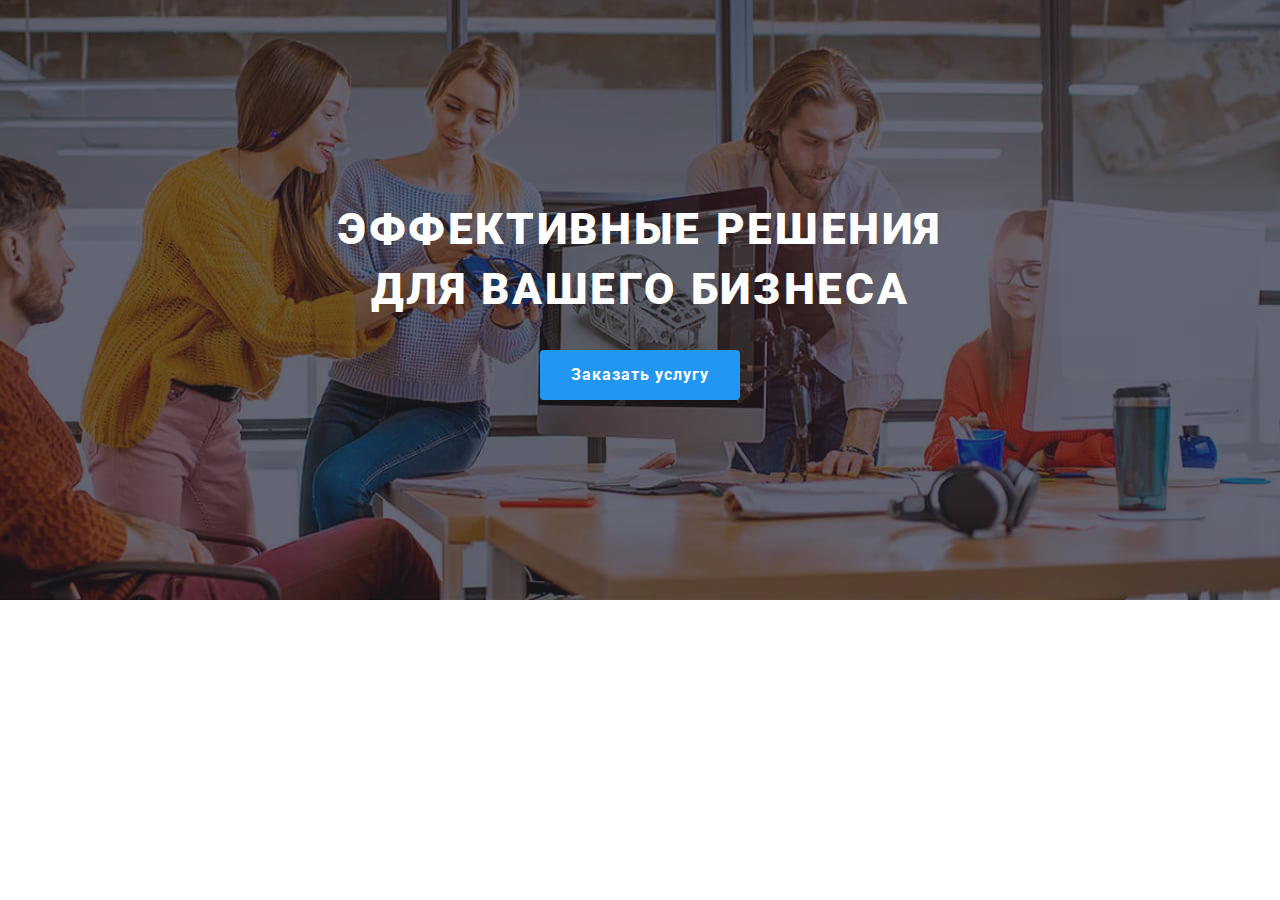
==== index.html @ 40f3aadf "mobile" ====
<!DOCTYPE html>
<html lang="ru">
  <head>
    <meta charset="UTF-8" />
    <meta http-equiv="X-UA-Compatible" content="IE=edge" />
    <meta name="viewport" content="width=device-width, initial-scale=1.0" />
    <link rel="preconnect" href="https://fonts.googleapis.com" />
    <link rel="preconnect" href="https://fonts.gstatic.com" crossorigin />
    <link
      href="https://fonts.googleapis.com/css2?family=Raleway:wght@700&family=Roboto:wght@400;500;700;900&display=swap"
      rel="stylesheet"
    />
    <title>WebStudio</title>
    <link
      rel="stylesheet"
      href="https://cdnjs.cloudflare.com/ajax/libs/modern-normalize/1.1.0/modern-normalize.min.css"
      integrity="sha512-wpPYUAdjBVSE4KJnH1VR1HeZfpl1ub8YT/NKx4PuQ5NmX2tKuGu6U/JRp5y+Y8XG2tV+wKQpNHVUX03MfMFn9Q=="
      crossorigin="anonymous"
      referrerpolicy="no-referrer"
    />
    <link rel="stylesheet" href="./css/style.css" />
    <link rel="stylesheet" href="./css/main.css" />
    <link rel="stylesheet" href="node_modules/modern-normalize/modern-normalize.css">
  </head>
  <body>
    <!--header-->
    <!-- <header class="header">
          <div class="container">
            <a class="logo" href="./index.html">
              <span class="logo__accent">Web</span>Studio</a
            >
            <nav class="navigation link">
              <ul class="navigation__list list">
                <li class="navigation__item">
                  <a href="Студия" class="navigation__link link navigation__link--current">Студия</a>
                  
                </li>
                <li class="navigation__item">
                  <a href="./portfolio.html" class="navigation__link">Портфолио</a>
                </li>
                <li class="navigation__item">
                  <a href="Контакты" class="navigation__link">Контакты</a>
                </li>
              </ul>
            </nav>
            <div class="contacts">
              <ul class="contacts__list list">
                <li class="contacts__elements">
                  <a href="mailto:info@devstudio.com" class="contacts__mail">
                    <svg class="contacts__icon" width="16" height="12">
                      <use
                        href="./images/email.tel icons/symbol-defs.svg#icon-envelope"
                      ></use>
                    </svg>
                   info@devstudio.com</a>
                   </li>
    
                <li class="contacts__elements">
                  <a href="tel:+380961111111" class="contacts__tel">
                    <svg class="contacts__icon" width="10" height="16">
                      <use
                        href="./images/email.tel icons/symbol-defs.svg#icon-smartphone"
                      ></use>
                    </svg>
                   +38 096 111 11 11</a>
    
                </li>
              </ul>
            </div>
          </div>
        </header>
    <main> -->
      <!--section-1-->
      <section class="hero">
        <div class="container">
          <h1 class="hero__title">Эффективные решения для вашего бизнеса</h1>
          <button type="button" class="hero__btn" data-modal-open>Заказать услугу</button>
        </div>
      </section>
      <!--section-2-->
      <!-- <section class="next section group">
        <div class="container"> -->
          <!-- прихований заголовок -->
          <!-- <h2 class="visually-hidden">Наши приемущества</h2>
          <ul class="next-list list">
            <li class="next-list__item">
              <div class="next-svg">
                <svg class="next-list__icons" width="70" height="70">
                  <use
                    href="./images/Приемущества.Icons/symbol-defs.svg#icon-antenna-1"
                  ></use>
                </svg>
              </div>
              <h3 class="next-list__other-title">Внимание к деталям</h3>
              <p class="next-list__after-title">
                Идейные соображения, а также начало повседневной работы по
                формированию позиции.
              </p>
            
            </li>
            <li class="next-list__item">
              <div class="next-svg">
                <svg class="next-list__icons" width="70" height="70">
                  <use
                    href="./images/Приемущества.Icons/symbol-defs.svg#icon-clock-1"
                  ></use>
                </svg>
              </div>
              <h3 class="next-list__other-title">Пунктуальность</h3>
              <p class="next-list__after-title">
                Задача организации, в особенности же рамки и место обучения
                кадров влечет за собой.
              </p>
            </li>
            <li class="next-list__item">
              <div class="next-svg">
                <svg class="next-list__icons" width="70" height="70">
                  <use
                    href="./images/Приемущества.Icons/symbol-defs.svg#icon-diagram-1"
                  ></use>
                </svg>
              </div>
              <h3 class="next-list__other-title">Планирование</h3>
              <p class="next-list__after-title">
                Равным образом консультация с широким активом в значительной
                степени обуславливает.
              </p>
            </li>
            <li class="next-list__item">
              <div class="next-svg">
                <svg class="next-list__icons" width="70" height="70">
                  <use
                    href="./images/Приемущества.Icons/symbol-defs.svg#icon-astronaut-1"
                  ></use>
                </svg>
              </div>
              <h3 class="next-list__other-title">Современные технологии</h3>
              <p class="next-list__after-title">
                Значимость этих проблем настолько очевидна, что реализация
                плановых заданий.
              </p>
            </li>
          </ul>
        </div>
      
      </section> -->
      <!--section-3-->
      <!-- <section class="after section">
        <div class="container">
          <h2 class="after__title title">Чем мы занимаемся</h2>
          <ul class="after-list list">
            <li class="after-item">
              <img
                src="./images/img/file.1.jpg"
                alt="планшет с клавиатурой"
                width="370"
                height="294"
              />
              <h3 class="after-item-title">Десктопные приложения</h3>
            </li>
            <li class="after-item">
              <img
                src="./images/img/file.2.jpg"
                alt="синхронизация с ноутбуком"
                width="370"
                height="294"
              />
              <h3 class="after-item-title">Мобильные приложения</h3>
            </li>
            <li class="after-item">
              <img
                src="./images/img/file.3.jpg"
                alt="графический планшет"
                width="370"
                height="294"
              />
              <h3 class="after-item-title">Дизайнерские решения</h3>
            </li>
          </ul>
        </div>
      </section> -->
      <!--section-4-->
      <!-- <section class="about section">
        <div class="container">
          <h2 class="about-main-title title">Наша команда</h2>
          <ul class="about-list list">
            <li class="about-item"> 
              <img
                src="./images/img/foto.1.jpg"
                alt="Игорь Демьяненко"
                width="270"
                height="260"
              />
              <div class="team-text-part">
                <h3 class="about-other-title">Игорь Демьяненко</h3>
                <p class="about-after-title">Product Designer</p>
                <ul class="team-social-list list">
                  <li class="team-social-item  ">
                    <a href="" class="team-social-link">
                      <svg class="team-social-icon" width="20" height="20">
                        <use
                          href="./images/icons/symbol-defs.svg#icon-instagram"
                        ></use>
                      </svg>
                    </a>
                  </li>
                  <li class="team-social-item">
                    <a href="" class="team-social-link">
                      <svg class="team-social-icon" width="20" height="20">
                        <use
                          href="./images/icons/symbol-defs.svg#icon-twitter-1"
                        ></use>
                      </svg>
                    </a>
                  </li>
                  <li class="team-social-item">
                    <a href="" class="team-social-link">
                      <svg class="team-social-icon" width="20" height="20">
                        <use
                          href="./images/icons/symbol-defs.svg#icon-facebook-1"
                        ></use>
                      </svg>
                    </a>
                  </li>
                  <li class="team-social-item">
                    <a href="" class="team-social-link">
                      <svg class="team-social-icon" width="20" height="20">
                        <use
                          href="./images/icons/symbol-defs.svg#icon-linkedin-1"
                        ></use>
                      </svg>
                    </a>
                  </li>
                </ul>
              </div>
            </li>
            <li class="about-item">
              <img
                src="./images/img/foto.2.jpg"
                alt="Ольга Репина"
                width="270"
                height="260"
              />
              <div class="team-text-part">
                <h3 class="about-other-title">Ольга Репина</h3>
                <p class="about-after-title">Frontend Developer</p>
                <ul class="team-social-list list">
                  <li class="team-social-item">
                    <a href="" class="team-social-link">
                      <svg class="team-social-icon" width="20" height="20">
                        <use
                          href="./images/icons/symbol-defs.svg#icon-instagram-2"
                        ></use>
                      </svg>
                    </a>
                  </li>
                  <li class="team-social-item">
                    <a href="" class="team-social-link">
                      <svg class="team-social-icon" width="20" height="20">
                        <use
                          href="./images/icons/symbol-defs.svg#icon-twitter-1"
                        ></use>
                      </svg>
                    </a>
                  </li>
                  <li class="team-social-item">
                    <a href="" class="team-social-link">
                      <svg class="team-social-icon" width="20" height="20">
                        <use
                          href="./images/icons/symbol-defs.svg#icon-facebook-1"
                        ></use>
                      </svg>
                    </a>
                  </li>
                  <li class="team-social-item">
                    <a href="" class="team-social-link">
                      <svg class="team-social-icon" width="20" height="20">
                        <use
                          href="./images/icons/symbol-defs.svg#icon-linkedin-1"
                        ></use>
                      </svg>
                    </a>
                  </li>
              </div>
            </li>
            <li class="about-item">
              <img
                src="./images/img/foto.3.jpg"
                alt="Николай Тарасов"
                width="270"
                height="260"
              />
              <div class="team-text-part">
                <h3 class="about-other-title">Николай Тарасов</h3>
                <p class="about-after-title">Marketing</p>
                <ul class="team-social-list list">
                  <li class="team-social-item">
                    <a href="" class="team-social-link">
                      <svg class="team-social-icon" width="20" height="20">
                        <use
                          href="./images/icons/symbol-defs.svg#icon-instagram-2"
                        ></use>
                      </svg>
                    </a>
                  </li>
                  <li class="team-social-item">
                    <a href="" class="team-social-link">
                      <svg class="team-social-icon" width="20" height="20">
                        <use
                          href="./images/icons/symbol-defs.svg#icon-twitter-1"
                        ></use>
                      </svg>
                    </a>
                  </li>
                  <li class="team-social-item">
                    <a href="" class="team-social-link">
                      <svg class="team-social-icon" width="20" height="20">
                        <use
                          href="./images/icons/symbol-defs.svg#icon-facebook-1"
                        ></use>
                      </svg>
                    </a>
                  </li>
                  <li class="team-social-item">
                    <a href="" class="team-social-link">
                      <svg class="team-social-icon" width="20" height="20">
                        <use
                          href="./images/icons/symbol-defs.svg#icon-linkedin-1"
                        ></use>
                      </svg>
                    </a>
                  </li>
              </div>
            </li>
            <li class="about-item">
              <img
                src="./images/img/foto.4.jpg"
                alt="Михаил Ермаков"
                width="270"
                height="260"
              />
              <div class="team-text-part">
                <h3 class="about-other-title">Михаил Ермаков</h3>
                <p class="about-after-title">UI Designer</p>
                <ul class="team-social-list list">
                  <li class="team-social-item">
                    <a href="" class="team-social-link">
                      <svg class="team-social-icon" width="20" height="20">
                        <use
                          href="./images/icons/symbol-defs.svg#icon-instagram-2"
                        ></use>
                      </svg>
                    </a>
                  </li>
                  <li class="team-social-item">
                    <a href="" class="team-social-link">
                      <svg class="team-social-icon" width="20" height="20">
                        <use
                          href="./images/icons/symbol-defs.svg#icon-twitter-1"
                        ></use>
                      </svg>
                    </a>
                  </li>
                  <li class="team-social-item">
                    <a href="" class="team-social-link">
                      <svg class="team-social-icon" width="20" height="20">
                        <use
                          href="./images/icons/symbol-defs.svg#icon-facebook-1"
                        ></use>
                      </svg>
                    </a>
                  </li>
                  <li class="team-social-item">
                    <a href="" class="team-social-link">
                      <svg class="team-social-icon" width="20" height="20">
                        <use
                          href="./images/icons/symbol-defs.svg#icon-linkedin-1"
                        ></use>
                      </svg>
                    </a>
                  </li>
              </div>
            </li>
          </ul>
        </div>
      </section>
    </main> -->
    <!--section-5-->
    <!-- <section class="clients-section section">
      <div class="container">
        <h2 class="clients-main title">Постоянные клиенты</h2>
        <ul class="clients-company-list list">
          <li class="clients-company-item">
            <a href="" class="clients-company-link">
              <svg class="clients-company-logo" width="106" height="60">
                <use
                  href="./images/logo company/symbol-defs.svg#icon-Logo"
                ></use>
              </svg>
            </a>
          </li>
          <li class="clients-company-item">
            <a href="" class="clients-company-link">
              <svg class="clients-company-logo" width="106" height="60">
                <use
                  href="./images/logo company/symbol-defs.svg#icon-Logo-1"
                ></use>
              </svg>
            </a>
          </li>
          <li class="clients-company-item">
            <a href="" class="clients-company-link">
              <svg class="clients-company-logo" width="106" height="60">
                <use
                  href="./images/logo company/symbol-defs.svg#icon-Logo-2"
                ></use>
              </svg>
            </a>
          </li>
          <li class="clients-company-item">
            <a href="" class="clients-company-link">
              <svg class="clients-company-logo" width="106" height="60">
                <use
                  href="./images/logo company/symbol-defs.svg#icon-Logo-3"
                ></use>
              </svg>
            </a>
          </li>
          <li class="clients-company-item">
            <a href="" class="clients-company-link">
              <svg class="clients-company-logo" width="106" height="60">
                <use
                  href="./images/logo company/symbol-defs.svg#icon-Logo-4"
                ></use>
              </svg>
            </a>
          </li>
          <li class="clients-company-item">
            <a href="" class="clients-company-link">
              <svg class="clients-company-logo" width="106" height="60">
                <use
                  href="./images/logo company/symbol-defs.svg#icon-Logo-5"
                ></use>
              </svg>
            </a>
          </li>

      </div>

    </section> -->



    <!--footer-->
    <!-- <footer class="footer">
      <div class="container">
        <div class="footer-first">
        <a class="footer-logo" href="./index.html">
          <span class="logo-footer">Web</span>Studio</a
        >
        <ul class="footer-list list">
          <li class="footer-item">
            <a
              href="https://goo.gl/maps/3tdsHGGzz4T1NZrAA"
              target="_blank"
              rel="noopener noreferrer"
              class="footer-adress"
            >
              г. Киев, пр-т Леси Украинки, 26</a
            >
          </li>
          <li class="footer-item">
            <a class="footer-mail" href="mailto:info@devstudio.com"
              >info@devstudio.com</a
            >
          </li>
          <li class="footer-item">
            <a class="footer-tel" href="tel:+380961111111">+38 096 111 11 11</a>
          </li>
        </ul>
      </div>
        <div class="footer-second">
          <h2 class="footer-title">Присоединяйтесь</h2>
          <ul class="footer-social-list list">
            <li class="footer-social-item">
              <a href="" class="footer-social-link">
                <svg class="footer-social-logo" width="20" height="20">
                  <use
                    href="./images/email.tel icons/symbol-defs.svg#icon-instagram"
                  ></use>
                </svg>
              </a>
            </li>
            <li class="footer-social-item">
              <a href="" class="footer-social-link">
                <svg class="footer-social-logo" width="20" height="20">
                  <use
                    href="./images/icons/symbol-defs.svg#icon-twitter-1"
                  ></use>
                </svg>
              </a>
            </li>
            <li class="footer-social-item">
              <a href="" class="footer-social-link">
                <svg class="footer-social-logo" width="20" height="20">
                  <use
                    href="./images/icons/symbol-defs.svg#icon-facebook-1"
                  ></use>
                </svg>
              </a>
            </li>
            <li class="footer-social-item">
              <a href="" class="footer-social-link">
                <svg class="footer-social-logo" width="20" height="20">
                  <use
                    href="./images/icons/symbol-defs.svg#icon-linkedin-1"
                  ></use>
                </svg>
              </a>
            </li>
          </ul>                   
       </div>
      <div class="footer-third">
        <h2 class="footer-title">Подпишитесь на рассылку</h2>
      <div class="footer-form">
        <label for="footer-user-email"></label>
        <input  class="footer-input"
        type="email"
        name="user-email"
        placeholder="E-mail"
          id="footer-user-email" >
        <label for="footer-user-email"></label>
        <button class="footer-btn" type="submit">Подписаться</button>
        </div>
      </div>
    </div>
    </footer> -->

    <div class="backdrop is-hidden" data-modal>
    <div class="modal ">
      <button type="button" class="modal-close " data-modal-close>
          <svg class="modal-svg-icon" width="18" height="18">
          <use href="./images/icons/symbol-defs.svg#icon-close-black-18dp-2-1">  
          </use>
          </svg>
      </button>
      <p class="modal-title">Оставьте свои данные, мы вам перезвоним</p>
      <form class="modal-form"></form> 

      <div class="form-field">
      <label class="input-text" for="user-name">Имя</label>
      <div class="input-wrap" required>
      <input 
      type="text"
       name="user-name"
       class="modal-input"
       minlength="2"
        id="user-name" >
        
       <svg class="input-icon" width="18" height="18">
         <use href="./images/icons/symbol-defs.svg#icon-person-black-18dp-1"></use>
       </svg>
      </div>
      </div>

      <div class="form-field">
        <label class="input-text" for="user-tel">Телефон</label>
        <div class="input-wrap" required >
        <input 
        type="tel"
         name="user-tel"
         class="modal-input"
          id="user-tel" >
          <svg class="input-icon" width="18" height="18">
            <use href="./images/icons/symbol-defs.svg#icon-phone-black-18dp-1"></use>
          </svg>
        </div>
        </div>

        <div class="form-field">
          <label class="input-text" for="user-email">Почта</label>
          <div class="input-wrap" required >
          <input 
          type="email"
           name="user-email"
           class="modal-input"
            id="user-email" >
            <svg class="input-icon" width="18" height="18">
              <use href="./images/icons/symbol-defs.svg#icon-email-black-18dp-1"></use>
            </svg>
          </div>
          </div>

          <div class="form-field">
            <label class="input-text" for="user-comment">Комментарий</label>
            <textarea  class="modal-text" name="user-comment" id="user-comment" placeholder="Введите текст" ></textarea>
            </div>

            <div class="form-field-privacy">
              <input 
              type="checkbox" class="modal-check visually-hidden"
               name="privacy"
                id="modal-check">
              <label class="modal-check-text" for="modal-check">Соглашаюсь с рассылкой и принимаю 
                <a class="privacy-file" href="">Условия договора</a>
              </label>
            </div>
              <button type="submit" class="send-btn">Отправить</button>
           
            </div>
            
               
    </div>
    </div>
    <script src="./js/modal.js"></script>
   
      
    

  </body>
</html>
---- css/style.css ----
/*------------------HEADER-----------------*/

/*-------------------------HERO-----------------------*/

/*------------------------NEXT-------------------------*/

/*-----------------------AFTER----------------------*/

/*-----------------------TITLE----------------------*/

/*-----------------------ABOUT----------------------*/

/*-----------------------CLIENTS-----------------------*/

/*-----------------------FOOTER-----------------------*/

/*------------------------PORTFOLIO-------------------------*/

/* -------------------BACKDROP--------------- */
---- css/main.css ----
body {
  margin: 0;
  background-color: var(--primary-bg-color);
  color: var(--primary-text-color);
  font-family: Roboto, sans-serif;
}

p,
h1,
h2,
h3,
h4,
h5,
h6 {
  margin: 0;
}

ul,
ol {
  margin: 0;
  padding-left: 0;
}

.list {
  list-style: none;
}

a {
  text-decoration: none;
}

img {
  display: block;
  max-width: 100%;
}

.container {
  width: 1200px;
  padding-right: 15px;
  padding-left: 15px;
  margin: 0 auto;
}

.section {
  padding-top: 94px;
  padding-bottom: 94px;
}

.header {
  border-bottom: 1px solid;
  border-color: #ececec;
}
.header .container {
  display: -webkit-box;
  display: -ms-flexbox;
  display: flex;
  -webkit-box-align: center;
      -ms-flex-align: center;
          align-items: center;
}

.logo {
  margin-right: 93px;
  font-family: Raleway, sans-serif;
  font-weight: 700;
  font-size: 26px;
  line-height: 1.19;
  letter-spacing: 0.03em;
  color: var(--logo-color);
}

.logo__accent {
  color: var(--accent-color);
}

.navigation__list {
  display: -webkit-box;
  display: -ms-flexbox;
  display: flex;
}

.navigation__item {
  position: relative;
}
.navigation__item:not(:last-child) {
  margin-right: 50px;
}

.navigation__link {
  display: block;
  padding-top: 32px;
  padding-bottom: 32px;
  position: relative;
  font-weight: 500;
  font-size: 14px;
  line-height: 1.33;
  letter-spacing: 0.02em;
  color: var(--primary-text-color);
  -webkit-transition: color 250ms cubic-bezier(0.4, 0, 0.2, 1);
  transition: color 250ms cubic-bezier(0.4, 0, 0.2, 1);
}
.navigation__link:hover, .navigation__link:focus {
  color: var(--accent-color);
  -webkit-transition: color 250ms cubic-bezier(0.4, 0, 0.2, 1);
  transition: color 250ms cubic-bezier(0.4, 0, 0.2, 1);
}

.navigation__link--current {
  color: var(--accent-color);
  -webkit-transition: color 250ms cubic-bezier(0.4, 0, 0.2, 1);
  transition: color 250ms cubic-bezier(0.4, 0, 0.2, 1);
}

.navigation__link::after {
  content: "";
  display: block;
  position: absolute;
  bottom: 0;
  -webkit-transform: scale(0);
          transform: scale(0);
  -webkit-transition: color 250ms cubic-bezier(0.4, 0, 0.2, 1), -webkit-transform 250ms cubic-bezier(0.4, 0, 0.2, 1);
  transition: color 250ms cubic-bezier(0.4, 0, 0.2, 1), -webkit-transform 250ms cubic-bezier(0.4, 0, 0.2, 1);
  transition: transform 250ms cubic-bezier(0.4, 0, 0.2, 1), color 250ms cubic-bezier(0.4, 0, 0.2, 1);
  transition: transform 250ms cubic-bezier(0.4, 0, 0.2, 1), color 250ms cubic-bezier(0.4, 0, 0.2, 1), -webkit-transform 250ms cubic-bezier(0.4, 0, 0.2, 1);
  width: 100%;
  height: 4px;
  background-color: var(--accent-color);
  border-radius: 2px;
}

.navigation__link--current::after {
  content: "";
  display: block;
  position: absolute;
  bottom: -1px;
  -webkit-transform: scale(1);
          transform: scale(1);
  width: 100%;
  height: 4px;
  background-color: var(--accent-color);
  border-radius: 2px;
}

.contacts {
  margin-left: auto;
  display: -webkit-box;
  display: -ms-flexbox;
  display: flex;
  padding-top: 32px;
  padding-bottom: 32px;
  -webkit-box-pack: center;
      -ms-flex-pack: center;
          justify-content: center;
  -webkit-box-align: center;
      -ms-flex-align: center;
          align-items: center;
  -webkit-transition: color 250ms cubic-bezier(0.4, 0, 0.2, 1);
  transition: color 250ms cubic-bezier(0.4, 0, 0.2, 1);
}
.contacts:hover, .contacts:focus {
  color: var(--accent-color);
  -webkit-transition: color 250ms cubic-bezier(0.4, 0, 0.2, 1);
  transition: color 250ms cubic-bezier(0.4, 0, 0.2, 1);
}

.contacts__list {
  display: -webkit-box;
  display: -ms-flexbox;
  display: flex;
}

.contacts__elements {
  position: relative;
}
.contacts__elements:not(:last-child) {
  margin-right: 50px;
}

.contacts__mail,
.contacts__tel {
  font-weight: 500;
  font-size: 14px;
  line-height: 1.33;
  letter-spacing: 0.02em;
  color: var(--secondary-text-color);
  display: -webkit-box;
  display: -ms-flexbox;
  display: flex;
  -webkit-box-pack: center;
      -ms-flex-pack: center;
          justify-content: center;
  -webkit-box-align: center;
      -ms-flex-align: center;
          align-items: center;
  -webkit-transition: color 250ms cubic-bezier(0.4, 0, 0.2, 1);
  transition: color 250ms cubic-bezier(0.4, 0, 0.2, 1);
}
.contacts__mail:hover, .contacts__mail:focus,
.contacts__tel:hover,
.contacts__tel:focus {
  color: var(--accent-color);
  -webkit-transition: color 250ms cubic-bezier(0.4, 0, 0.2, 1);
  transition: color 250ms cubic-bezier(0.4, 0, 0.2, 1);
}

.contacts__icon {
  margin-right: 10px;
  fill: currentColor;
  -webkit-transition: color 250ms cubic-bezier(0.4, 0, 0.2, 1);
  transition: color 250ms cubic-bezier(0.4, 0, 0.2, 1);
}
.contacts__icon:hover, .contacts__icon:focus {
  color: var(--accent-color);
  -webkit-transition: color 250ms cubic-bezier(0.4, 0, 0.2, 1);
  transition: color 250ms cubic-bezier(0.4, 0, 0.2, 1);
}

.hero {
  background-color: var(--footer-bg-color);
  background-image: -webkit-gradient(linear, left top, left bottom, from(rgba(47, 48, 58, 0.4)), to(rgba(47, 48, 58, 0.4))), url(../images/img/hero.bg.jpg);
  background-image: linear-gradient(rgba(47, 48, 58, 0.4), rgba(47, 48, 58, 0.4)), url(../images/img/hero.bg.jpg);
  background-repeat: no-repeat;
  background-position: center;
  background-size: cover;
  text-align: center;
  padding-top: 200px;
  padding-bottom: 200px;
}

.hero__title {
  margin-bottom: 30px;
  width: 696px;
  margin-right: auto;
  margin-left: auto;
  font-weight: 900;
  font-size: 44px;
  line-height: 1.36;
  letter-spacing: 0.06em;
  text-transform: uppercase;
  color: var(--primary-bg-color);
}

.hero__btn {
  height: 50px;
  min-width: 200px;
  border-radius: 4px;
  border: 1px solid transparent;
  cursor: pointer;
  font-family: Roboto, sans-serif;
  font-weight: 700;
  font-size: 16px;
  line-height: 1.88;
  letter-spacing: 0.06em;
  color: var(--primary-bg-color);
  background-color: var(--accent-color);
  -webkit-transition: background-color 250ms cubic-bezier(0.4, 0, 0.2, 1);
  transition: background-color 250ms cubic-bezier(0.4, 0, 0.2, 1);
}
.hero__btn:hover, .hero__btn:focus {
  background-color: var(--hover-color);
  -webkit-transition: background-color 250ms cubic-bezier(0.4, 0, 0.2, 1);
  transition: background-color 250ms cubic-bezier(0.4, 0, 0.2, 1);
}

.next-list__other-title {
  margin-bottom: 10px;
  font-size: 14px;
  line-height: 1.14;
  letter-spacing: 0.03em;
  text-transform: uppercase;
}

.next-list__after-title {
  width: 270px;
  font-size: 14px;
  line-height: 1.71;
  letter-spacing: 0.03em;
  color: var(--secondary-text-color);
}

.next.section {
  padding-bottom: 0;
}

.next-list {
  display: -webkit-box;
  display: -ms-flexbox;
  display: flex;
  -ms-flex-wrap: wrap;
      flex-wrap: wrap;
}

.next-list__item + .next-list__item {
  margin-left: 30px;
}

.next-svg {
  margin-bottom: 30px;
  height: 120px;
  border-radius: 4px;
  background: var(--secondary-bg-color);
  display: -webkit-box;
  display: -ms-flexbox;
  display: flex;
  -webkit-box-pack: center;
      -ms-flex-pack: center;
          justify-content: center;
  -webkit-box-align: center;
      -ms-flex-align: center;
          align-items: center;
}

.after {
  text-align: center;
}

.after-list {
  display: -webkit-box;
  display: -ms-flexbox;
  display: flex;
}
.after-list .after-item {
  position: relative;
}

.after-item + .after-item {
  margin-left: 30px;
}

.after__title {
  padding-left: 345px;
}

.after__title {
  margin-bottom: 50px;
}

.after-item-title {
  position: absolute;
  width: 100%;
  bottom: 0;
  padding-top: 27px;
  padding-bottom: 27px;
  background-color: rgba(47, 48, 58, 0.8);
  font-size: 14px;
  line-height: 1.14;
  text-align: center;
  letter-spacing: 0.03em;
  text-transform: uppercase;
  color: var(--primary-bg-color);
}

.about {
  background-color: var(--secondary-bg-color);
  text-align: center;
}

.about-list {
  display: -webkit-box;
  display: -ms-flexbox;
  display: flex;
}

.about-item {
  background-color: var(--primary-bg-color);
  -webkit-box-shadow: 0px 1px 3px rgba(0, 0, 0, 0.12), 0px 1px 1px rgba(0, 0, 0, 0.14), 0px 2px 1px rgba(0, 0, 0, 0.2);
          box-shadow: 0px 1px 3px rgba(0, 0, 0, 0.12), 0px 1px 1px rgba(0, 0, 0, 0.14), 0px 2px 1px rgba(0, 0, 0, 0.2);
  border-radius: 0px 0px 4px 4px;
}
.about-item + .about-item {
  margin-left: 30px;
}

.team-text-part {
  padding-top: 30px;
  padding-bottom: 30px;
}

.about-other-title {
  margin-bottom: 10px;
  font-weight: 500;
  font-size: 16px;
  line-height: 1.18;
  letter-spacing: 0.03em;
  color: var(--primary-text-color);
}

.about-after-title {
  font-size: 16px;
  line-height: 1.18;
  letter-spacing: 0.03em;
  color: var(--secondary-text-color);
  margin-bottom: 16px;
}

.team-social-list {
  display: -webkit-box;
  display: -ms-flexbox;
  display: flex;
  -webkit-box-pack: center;
      -ms-flex-pack: center;
          justify-content: center;
}

.team-social-item + .team-social-item {
  margin-left: 10px;
}

.team-social-link {
  width: 44px;
  height: 44px;
  border-radius: 50%;
  display: -webkit-box;
  display: -ms-flexbox;
  display: flex;
  -webkit-box-align: center;
      -ms-flex-align: center;
          align-items: center;
  -webkit-box-pack: center;
      -ms-flex-pack: center;
          justify-content: center;
  color: var(--primary-icon-color);
  -webkit-transition: color 250ms cubic-bezier(0.4, 0, 0.2, 1), background-color 250ms cubic-bezier(0.4, 0, 0.2, 1);
  transition: color 250ms cubic-bezier(0.4, 0, 0.2, 1), background-color 250ms cubic-bezier(0.4, 0, 0.2, 1);
}
.team-social-link:hover, .team-social-link:focus {
  background-color: var(--accent-color);
  color: var(--primary-bg-color);
  -webkit-transition: color 250ms cubic-bezier(0.4, 0, 0.2, 1), background-color 250ms cubic-bezier(0.4, 0, 0.2, 1);
  transition: color 250ms cubic-bezier(0.4, 0, 0.2, 1), background-color 250ms cubic-bezier(0.4, 0, 0.2, 1);
}

.team-social-icon {
  fill: currentColor;
}

.clients-company-item {
  width: 170px;
  height: 92px;
  -webkit-transition: color 250ms cubic-bezier(0.4, 0, 0.2, 1), border-color 250ms cubic-bezier(0.4, 0, 0.2, 1);
  transition: color 250ms cubic-bezier(0.4, 0, 0.2, 1), border-color 250ms cubic-bezier(0.4, 0, 0.2, 1);
}
.clients-company-item + .clients-company-item {
  margin-left: 30px;
}

.clients-company-logo {
  fill: currentColor;
}

.clients-main .title {
  margin-bottom: 50px;
  font-size: 36px;
  line-height: 1.17;
  text-align: center;
  letter-spacing: 0.03em;
  color: var(--primary-text-color);
}

.clients-company-list {
  display: -webkit-box;
  display: -ms-flexbox;
  display: flex;
  -webkit-box-pack: center;
      -ms-flex-pack: center;
          justify-content: center;
}

.clients-company-link {
  display: -webkit-box;
  display: -ms-flexbox;
  display: flex;
  width: 100%;
  height: 100%;
  -webkit-box-pack: center;
      -ms-flex-pack: center;
          justify-content: center;
  -webkit-box-align: center;
      -ms-flex-align: center;
          align-items: center;
  color: var(--primary-icon-color);
  border: 1px solid var(--primary-icon-color);
  border-radius: 4px;
  -webkit-transition: color 250ms cubic-bezier(0.4, 0, 0.2, 1), border-color 250ms cubic-bezier(0.4, 0, 0.2, 1);
  transition: color 250ms cubic-bezier(0.4, 0, 0.2, 1), border-color 250ms cubic-bezier(0.4, 0, 0.2, 1);
}
.clients-company-link:hover, .clients-company-link:focus {
  border-color: var(--accent-color);
  color: var(--accent-color);
  -webkit-transition: color 250ms cubic-bezier(0.4, 0, 0.2, 1), border-color 250ms cubic-bezier(0.4, 0, 0.2, 1);
  transition: color 250ms cubic-bezier(0.4, 0, 0.2, 1), border-color 250ms cubic-bezier(0.4, 0, 0.2, 1);
}

.footer {
  background-color: var(--footer-bg-color);
  padding-top: 60px;
  padding-bottom: 60px;
}
.footer .container {
  display: -webkit-box;
  display: -ms-flexbox;
  display: flex;
}

.footer-logo {
  display: block;
  margin-bottom: 20px;
  font-family: Raleway, sans-serif;
  font-weight: 700;
  font-size: 26px;
  line-height: 1.19;
  letter-spacing: 0.03em;
  color: var(--primary-bg-color);
}

.logo-footer {
  color: var(--accent-color);
}

.footer-adress {
  font-size: 14px;
  line-height: 1.71;
  letter-spacing: 0.03em;
  color: var(--primary-bg-color);
  -webkit-transition: color 250ms cubic-bezier(0.4, 0, 0.2, 1);
  transition: color 250ms cubic-bezier(0.4, 0, 0.2, 1);
}

.footer-item {
  margin-bottom: 9px;
}

.footer-after-title {
  font-size: 14px;
  line-height: 1.71;
  letter-spacing: 0.03em;
  color: var(--primary-bg-color);
}

.footer-mail,
.footer-tel {
  font-size: 14px;
  line-height: 1.71;
  letter-spacing: 0.03em;
  color: rgba(255, 255, 255, 0.6);
  -webkit-transition: color 250ms cubic-bezier(0.4, 0, 0.2, 1);
  transition: color 250ms cubic-bezier(0.4, 0, 0.2, 1);
}
.footer-mail:hover, .footer-mail:focus,
.footer-tel:hover,
.footer-tel:focus {
  color: var(--accent-color);
  -webkit-transition: color 250ms cubic-bezier(0.4, 0, 0.2, 1);
  transition: color 250ms cubic-bezier(0.4, 0, 0.2, 1);
}

.footer-adress:hover,
.footer-adress:focus {
  color: var(--accent-color);
  -webkit-transition: color 250ms cubic-bezier(0.4, 0, 0.2, 1);
  transition: color 250ms cubic-bezier(0.4, 0, 0.2, 1);
}

.footer-second {
  margin-left: 70px;
  margin-right: auto;
}

.footer-social-logo {
  fill: var(--primary-bg-color);
}

.footer-social-link {
  width: 44px;
  height: 44px;
  border-radius: 50%;
  border: 1px solid transparent;
  background-color: rgba(255, 255, 255, 0.1);
  display: -webkit-box;
  display: -ms-flexbox;
  display: flex;
  -webkit-box-align: center;
      -ms-flex-align: center;
          align-items: center;
  -webkit-box-pack: center;
      -ms-flex-pack: center;
          justify-content: center;
  -webkit-transition: background-color 250ms cubic-bezier(0.4, 0, 0.2, 1);
  transition: background-color 250ms cubic-bezier(0.4, 0, 0.2, 1);
}
.footer-social-link:hover, .footer-social-link:focus {
  background-color: var(--accent-color);
  -webkit-transition: background-color 250ms cubic-bezier(0.4, 0, 0.2, 1);
  transition: background-color 250ms cubic-bezier(0.4, 0, 0.2, 1);
}

.footer-title {
  margin-bottom: 20px;
}
.footer-title {
  font-size: 14px;
  line-height: 1.15;
  letter-spacing: 0.03em;
  text-transform: uppercase;
  color: var(--primary-bg-color);
}

.footer-social-list {
  display: -webkit-box;
  display: -ms-flexbox;
  display: flex;
  -webkit-box-pack: center;
      -ms-flex-pack: center;
          justify-content: center;
  -webkit-box-align: center;
      -ms-flex-align: center;
          align-items: center;
}

.footer-social-item + .footer-social-item {
  margin-left: 10px;
}

.footer-third {
  margin-left: auto;
}

.footer-input {
  width: 358px;
  height: 50px;
  border: 1px solid rgba(255, 255, 255, 0.3);
  border-radius: 4px;
  -webkit-box-shadow: 0px 4px 4px rgba(0, 0, 0, 0.15);
          box-shadow: 0px 4px 4px rgba(0, 0, 0, 0.15);
  padding: 15px 16px;
  margin-right: 12px;
  color: var(--primary-bg-color);
  font-family: Roboto;
  font-weight: 400;
  font-size: 16px;
  line-height: 1.25;
  letter-spacing: 0.03em;
  background-color: var(--footer-bg-color);
}
.footer-input::-webkit-input-placeholder {
  color: rgba(255, 255, 255, 0.6);
}
.footer-input::-moz-placeholder {
  color: rgba(255, 255, 255, 0.6);
}
.footer-input:-ms-input-placeholder {
  color: rgba(255, 255, 255, 0.6);
}
.footer-input::-ms-input-placeholder {
  color: rgba(255, 255, 255, 0.6);
}
.footer-input::placeholder {
  color: rgba(255, 255, 255, 0.6);
}

.footer-form {
  display: -webkit-box;
  display: -ms-flexbox;
  display: flex;
}

.footer-btn {
  width: 200px;
  height: 50px;
  -webkit-box-shadow: 0px 4px 4px rgba(0, 0, 0, 0.15);
          box-shadow: 0px 4px 4px rgba(0, 0, 0, 0.15);
  border: transparent;
  border-radius: 4px;
  background-color: var(--accent-color);
  cursor: pointer;
  display: -webkit-box;
  display: -ms-flexbox;
  display: flex;
  -webkit-box-align: center;
      -ms-flex-align: center;
          align-items: center;
  -webkit-box-pack: center;
      -ms-flex-pack: center;
          justify-content: center;
  font-size: 16px;
  line-height: 1.88;
  letter-spacing: 0.06em;
  color: var(--primary-bg-color);
  -webkit-transition: background-color 250ms cubic-bezier(0.4, 0, 0.2, 1);
  transition: background-color 250ms cubic-bezier(0.4, 0, 0.2, 1);
}
.footer-btn:hover, .footer-btn:focus {
  background-color: var(--hover-color);
  -webkit-transition: background-color 250ms cubic-bezier(0.4, 0, 0.2, 1);
  transition: background-color 250ms cubic-bezier(0.4, 0, 0.2, 1);
}
.footer-btn::after {
  content: "";
  display: block;
  width: 24px;
  height: 24px;
  margin-left: 10px;
  background-image: url(../../images/icons/icon-send.svg);
}

.container .portfolio-list {
  display: -webkit-box;
  display: -ms-flexbox;
  display: flex;
  -webkit-box-pack: center;
      -ms-flex-pack: center;
          justify-content: center;
  margin-bottom: 50px;
}

.portfolio-btn {
  border-radius: 4px;
  padding: 6px 22px;
  border: 1px solid transparent;
  cursor: pointer;
  font-family: Roboto, sans-serif;
  font-weight: 500;
  font-size: 16px;
  line-height: 1.62;
  text-align: center;
  letter-spacing: 0.03em;
  color: var(--primary-text-color);
  -webkit-transition: color 250ms cubic-bezier(0.4, 0, 0.2, 1), background-color 250ms cubic-bezier(0.4, 0, 0.2, 1), -webkit-box-shadow 250ms cubic-bezier(0.4, 0, 0.2, 1);
  transition: color 250ms cubic-bezier(0.4, 0, 0.2, 1), background-color 250ms cubic-bezier(0.4, 0, 0.2, 1), -webkit-box-shadow 250ms cubic-bezier(0.4, 0, 0.2, 1);
  transition: color 250ms cubic-bezier(0.4, 0, 0.2, 1), background-color 250ms cubic-bezier(0.4, 0, 0.2, 1), box-shadow 250ms cubic-bezier(0.4, 0, 0.2, 1);
  transition: color 250ms cubic-bezier(0.4, 0, 0.2, 1), background-color 250ms cubic-bezier(0.4, 0, 0.2, 1), box-shadow 250ms cubic-bezier(0.4, 0, 0.2, 1), -webkit-box-shadow 250ms cubic-bezier(0.4, 0, 0.2, 1);
}

.portfolio-items + .portfolio-items {
  margin-left: 8px;
}

.portfolio-btn:hover,
.portfolio-btn:focus,
.current-btn {
  color: var(--primary-bg-color);
  background-color: var(--accent-color);
  -webkit-box-shadow: 0px 3px 1px rgba(0, 0, 0, 0.1), 0px 1px 2px rgba(0, 0, 0, 0.08), 0px 2px 2px rgba(0, 0, 0, 0.12);
          box-shadow: 0px 3px 1px rgba(0, 0, 0, 0.1), 0px 1px 2px rgba(0, 0, 0, 0.08), 0px 2px 2px rgba(0, 0, 0, 0.12);
  -webkit-transition: background-color 250ms cubic-bezier(0.4, 0, 0.2, 1), color 250ms cubic-bezier(0.4, 0, 0.2, 1), -webkit-box-shadow 250ms cubic-bezier(0.4, 0, 0.2, 1);
  transition: background-color 250ms cubic-bezier(0.4, 0, 0.2, 1), color 250ms cubic-bezier(0.4, 0, 0.2, 1), -webkit-box-shadow 250ms cubic-bezier(0.4, 0, 0.2, 1);
  transition: background-color 250ms cubic-bezier(0.4, 0, 0.2, 1), color 250ms cubic-bezier(0.4, 0, 0.2, 1), box-shadow 250ms cubic-bezier(0.4, 0, 0.2, 1);
  transition: background-color 250ms cubic-bezier(0.4, 0, 0.2, 1), color 250ms cubic-bezier(0.4, 0, 0.2, 1), box-shadow 250ms cubic-bezier(0.4, 0, 0.2, 1), -webkit-box-shadow 250ms cubic-bezier(0.4, 0, 0.2, 1);
}

.next-gallery-list {
  display: -webkit-box;
  display: -ms-flexbox;
  display: flex;
  -ms-flex-wrap: wrap;
      flex-wrap: wrap;
}

.portfolio-shadow {
  display: block;
  -webkit-transition: -webkit-box-shadow 250ms cubic-bezier(0.4, 0, 0.2, 1);
  transition: -webkit-box-shadow 250ms cubic-bezier(0.4, 0, 0.2, 1);
  transition: box-shadow 250ms cubic-bezier(0.4, 0, 0.2, 1);
  transition: box-shadow 250ms cubic-bezier(0.4, 0, 0.2, 1), -webkit-box-shadow 250ms cubic-bezier(0.4, 0, 0.2, 1);
}

.portfolio-shadow:focus,
.portfolio-shadow:hover {
  -webkit-box-shadow: 0px 4px 4px rgba(0, 0, 0, 0.25);
          box-shadow: 0px 4px 4px rgba(0, 0, 0, 0.25);
  -webkit-transition: -webkit-box-shadow 250ms cubic-bezier(0.4, 0, 0.2, 1);
  transition: -webkit-box-shadow 250ms cubic-bezier(0.4, 0, 0.2, 1);
  transition: box-shadow 250ms cubic-bezier(0.4, 0, 0.2, 1);
  transition: box-shadow 250ms cubic-bezier(0.4, 0, 0.2, 1), -webkit-box-shadow 250ms cubic-bezier(0.4, 0, 0.2, 1);
}

.about-next:hover,
.about-next:focus {
  -webkit-box-shadow: 0px 4px 4px rgba(0, 0, 0, 0.25);
          box-shadow: 0px 4px 4px rgba(0, 0, 0, 0.25);
  -webkit-transition: -webkit-box-shadow 250ms cubic-bezier(0.4, 0, 0.2, 1);
  transition: -webkit-box-shadow 250ms cubic-bezier(0.4, 0, 0.2, 1);
  transition: box-shadow 250ms cubic-bezier(0.4, 0, 0.2, 1);
  transition: box-shadow 250ms cubic-bezier(0.4, 0, 0.2, 1), -webkit-box-shadow 250ms cubic-bezier(0.4, 0, 0.2, 1);
}

.about-next:hover .next-cover-text {
  -webkit-transform: translateY(0);
          transform: translateY(0);
  -webkit-transition: -webkit-box-shadow 250ms cubic-bezier(0.4, 0, 0.2, 1);
  transition: -webkit-box-shadow 250ms cubic-bezier(0.4, 0, 0.2, 1);
  transition: box-shadow 250ms cubic-bezier(0.4, 0, 0.2, 1);
  transition: box-shadow 250ms cubic-bezier(0.4, 0, 0.2, 1), -webkit-box-shadow 250ms cubic-bezier(0.4, 0, 0.2, 1);
}

.next-cover-wrap {
  position: relative;
  overflow: hidden;
}

.next-cover-text {
  height: 100%;
  position: absolute;
  top: 0;
  left: 0;
  background-color: rgba(33, 150, 243, 0.9);
  color: var(--primary-bg-color);
  font-weight: 400;
  line-height: 28px;
  padding: 63px 24px;
  -webkit-transform: translateY(100%);
          transform: translateY(100%);
  -webkit-transition: -webkit-transform 250ms cubic-bezier(0.4, 0, 0.2, 1);
  transition: -webkit-transform 250ms cubic-bezier(0.4, 0, 0.2, 1);
  transition: transform 250ms cubic-bezier(0.4, 0, 0.2, 1);
  transition: transform 250ms cubic-bezier(0.4, 0, 0.2, 1), -webkit-transform 250ms cubic-bezier(0.4, 0, 0.2, 1);
}

.about-next-title {
  font-weight: 700;
  font-size: 18px;
  line-height: 2;
  letter-spacing: 0.06em;
  color: var(--primary-text-color);
}

.after-next-title {
  font-size: 16px;
  line-height: 1.8;
  letter-spacing: 0.03em;
  color: var(--secondary-text-color);
}

.next-gallery-list .about-next {
  width: calc((100% - 60px) / 3);
  margin-right: 30px;
  margin-bottom: 30px;
}

.about-next:nth-child(3n) {
  margin-right: 0;
}

.about-next:nth-last-child(-n+3) {
  margin-bottom: 0;
}

.about-next-title {
  margin-bottom: 4px;
}

.about-next .team-project-text {
  padding-top: 20px;
  padding-right: 24px;
  padding-bottom: 20px;
  padding-left: 24px;
  background-color: var(--primary-bg-color);
  border-right: 1px solid var(--project-color);
  border-bottom: 1px solid var(--project-color);
  border-left: 1px solid var(--project-color);
  -webkit-transition: -webkit-box-shadow 250ms cubic-bezier(0.4, 0, 0.2, 1);
  transition: -webkit-box-shadow 250ms cubic-bezier(0.4, 0, 0.2, 1);
  transition: box-shadow 250ms cubic-bezier(0.4, 0, 0.2, 1);
  transition: box-shadow 250ms cubic-bezier(0.4, 0, 0.2, 1), -webkit-box-shadow 250ms cubic-bezier(0.4, 0, 0.2, 1);
}

.title {
  margin-bottom: 50px;
  font-size: 36px;
  line-height: 1.17;
  text-align: center;
  letter-spacing: 0.03em;
  color: var(--primary-text-color);
}

.backdrop {
  position: fixed;
  top: 0;
  left: 0;
  width: 100%;
  height: 100%;
  background-color: rgba(0, 0, 0, 0.2);
  opacity: 1;
  -webkit-transition: opacity 250ms cubic-bezier(0.4, 0, 0.2, 1), visibility 250ms cubic-bezier(0.4, 0, 0.2, 1);
  transition: opacity 250ms cubic-bezier(0.4, 0, 0.2, 1), visibility 250ms cubic-bezier(0.4, 0, 0.2, 1);
}

.backdrop.is-hidden {
  opacity: 0;
  pointer-events: none;
  visibility: hidden;
}
.backdrop.is-hidden .modal {
  -webkit-transform: translate(-50%, -50%) scale(0.9);
          transform: translate(-50%, -50%) scale(0.9);
}

.modal {
  position: absolute;
  top: 50%;
  left: 50%;
  -webkit-transform: translate(-50%, -50%) scale(1);
          transform: translate(-50%, -50%) scale(1);
  width: 528px;
  min-height: 581px;
  background-color: var(--primary-bg-color);
  border-radius: 4px;
  -webkit-transition: -webkit-transform 250ms cubic-bezier(0.4, 0, 0.2, 1);
  transition: -webkit-transform 250ms cubic-bezier(0.4, 0, 0.2, 1);
  transition: transform 250ms cubic-bezier(0.4, 0, 0.2, 1);
  transition: transform 250ms cubic-bezier(0.4, 0, 0.2, 1), -webkit-transform 250ms cubic-bezier(0.4, 0, 0.2, 1);
  padding: 40px;
}

.modal-title {
  font-family: "Roboto";
  font-weight: 700;
  font-size: 20px;
  line-height: 1.15;
  text-align: center;
  letter-spacing: 0.03em;
  color: var(--primary-text-color);
  margin-bottom: 12px;
}

.modal-input {
  width: 100%;
  height: 45px;
  padding-left: 42px;
  border-radius: 4px;
  background-color: transparent;
  border: 1px solid rgba(33, 33, 33, 0.2);
  -webkit-transition: border-color 250ms cubic-bezier(0.4, 0, 0.2, 1);
  transition: border-color 250ms cubic-bezier(0.4, 0, 0.2, 1);
  outline: none;
}
.modal-input:focus {
  -webkit-transition: border-color 250ms cubic-bezier(0.4, 0, 0.2, 1);
  transition: border-color 250ms cubic-bezier(0.4, 0, 0.2, 1);
  border-color: var(--accent-color);
}

.modal-text {
  display: block;
  width: 100%;
  height: 120px;
  margin-top: 4px;
  padding-left: 16px;
  padding-top: 12px;
  border-radius: 4px;
  background-color: transparent;
  border: 1px solid rgba(33, 33, 33, 0.2);
  resize: none;
  font-size: 14px;
  line-height: 1.14;
  letter-spacing: 0.01em;
  outline: none;
  -webkit-transition: border-color 250ms cubic-bezier(0.4, 0, 0.2, 1);
  transition: border-color 250ms cubic-bezier(0.4, 0, 0.2, 1);
}
.modal-text:focus {
  border-color: var(--accent-color);
  -webkit-transition: border-color 250ms cubic-bezier(0.4, 0, 0.2, 1);
  transition: border-color 250ms cubic-bezier(0.4, 0, 0.2, 1);
}

.form-field {
  margin-bottom: 10px;
}
.form-field textarea::-webkit-input-placeholder {
  color: rgba(117, 117, 117, 0.5);
}
.form-field textarea::-moz-placeholder {
  color: rgba(117, 117, 117, 0.5);
}
.form-field textarea:-ms-input-placeholder {
  color: rgba(117, 117, 117, 0.5);
}
.form-field textarea::-ms-input-placeholder {
  color: rgba(117, 117, 117, 0.5);
}
.form-field textarea::placeholder {
  color: rgba(117, 117, 117, 0.5);
}

.form-field-privacy {
  margin-top: 20px;
  margin-bottom: 30px;
}

.input-wrap {
  margin-top: 4px;
  position: relative;
}

.input-icon {
  position: absolute;
  left: 5px;
  top: 50%;
  margin-left: 12px;
  -webkit-transform: translateY(-50%);
          transform: translateY(-50%);
  -webkit-transition: fill 250ms cubic-bezier(0.4, 0, 0.2, 1);
  transition: fill 250ms cubic-bezier(0.4, 0, 0.2, 1);
  outline: none;
}
.modal-input:focus + .input-icon {
  -webkit-transition: fill 250ms cubic-bezier(0.4, 0, 0.2, 1);
  transition: fill 250ms cubic-bezier(0.4, 0, 0.2, 1);
  fill: var(--accent-color);
}

.input-text {
  font-size: 12px;
  line-height: 1.16;
  display: block;
  letter-spacing: 0.01em;
  color: var(--secondary-text-color);
}

.modal-check-text {
  font-size: 14px;
  color: var(--secondary-text-color);
  display: -webkit-box;
  display: -ms-flexbox;
  display: flex;
  text-align: center;
}
.modal-check-text:focus {
  background-color: var(--accent-color);
}
.modal-check-text::before {
  content: "";
  width: 16px;
  height: 15px;
  border: 2px solid #212121;
  border-radius: 3px;
  margin-right: 7px;
}

.modal-check {
  margin-top: 4px;
}
.modal-check:focus + .modal-check-text::before {
  -webkit-box-shadow: 0px 4px 4px rgba(0, 0, 0, 0.25);
          box-shadow: 0px 4px 4px rgba(0, 0, 0, 0.25);
}

.modal-check:checked + .modal-check-text::before {
  background-color: var(--accent-color);
  background-image: url(../images/icons/check.svg);
  background-repeat: no-repeat;
  background-position: center;
  border: transparent;
}

.privacy-file {
  color: var(--accent-color);
  margin-left: 3px;
  text-decoration: underline;
}

.send-btn {
  min-width: 200px;
  margin-left: auto;
  margin-right: auto;
  background-color: var(--accent-color);
  border: transparent;
  border-radius: 4px;
  padding-top: 10px;
  padding-bottom: 10px;
  cursor: pointer;
  -webkit-box-shadow: 0px 4px 4px rgba(0, 0, 0, 0.15);
          box-shadow: 0px 4px 4px rgba(0, 0, 0, 0.15);
  display: block;
  font-weight: 700;
  font-size: 16px;
  line-height: 1.88;
  text-align: center;
  letter-spacing: 0.06em;
  color: var(--primary-bg-color);
  -webkit-transition: background-color 250ms cubic-bezier(0.4, 0, 0.2, 1);
  transition: background-color 250ms cubic-bezier(0.4, 0, 0.2, 1);
}
.send-btn:hover, .send-btn:focus {
  background-color: var(--hover-color);
  -webkit-transition: background-color 250ms cubic-bezier(0.4, 0, 0.2, 1);
  transition: background-color 250ms cubic-bezier(0.4, 0, 0.2, 1);
}

.modal-close {
  position: absolute;
  top: 8px;
  right: 8px;
  width: 30px;
  height: 30px;
  background-color: transparent;
  border-radius: 50%;
  border: 1px solid rgba(0, 0, 0, 0.1);
  display: -webkit-box;
  display: -ms-flexbox;
  display: flex;
  -webkit-box-pack: center;
      -ms-flex-pack: center;
          justify-content: center;
  -webkit-box-align: center;
      -ms-flex-align: center;
          align-items: center;
  cursor: pointer;
}
.modal-close:hover, .modal-close:focus {
  fill: var(--accent-color);
  -webkit-transition: fill 250ms cubic-bezier(0.4, 0, 0.2, 1);
  transition: fill 250ms cubic-bezier(0.4, 0, 0.2, 1);
}

.visually-hidden {
  position: absolute;
  white-space: nowrap;
  width: 1px;
  height: 1px;
  overflow: hidden;
  border: 0;
  padding: 0;
  clip: rect(0 0 0 0);
  -webkit-clip-path: inset(50%);
          clip-path: inset(50%);
  margin: -1px;
}

:root {
  --accent-color: #2196f3;
  --hover-color: #188ce8;
  --primary-text-color: #212121;
  --secondary-text-color: #757575;
  --primary-icon-color: #afb1b8;
  --primary-bg-color: #ffffff;
  --secondary-bg-color: #f5f4fa;
  --footer-bg-color: #2f303a;
  --logo-color: #000000;
  --project-color: #eeeeee;
}/*# sourceMappingURL=main.css.map */
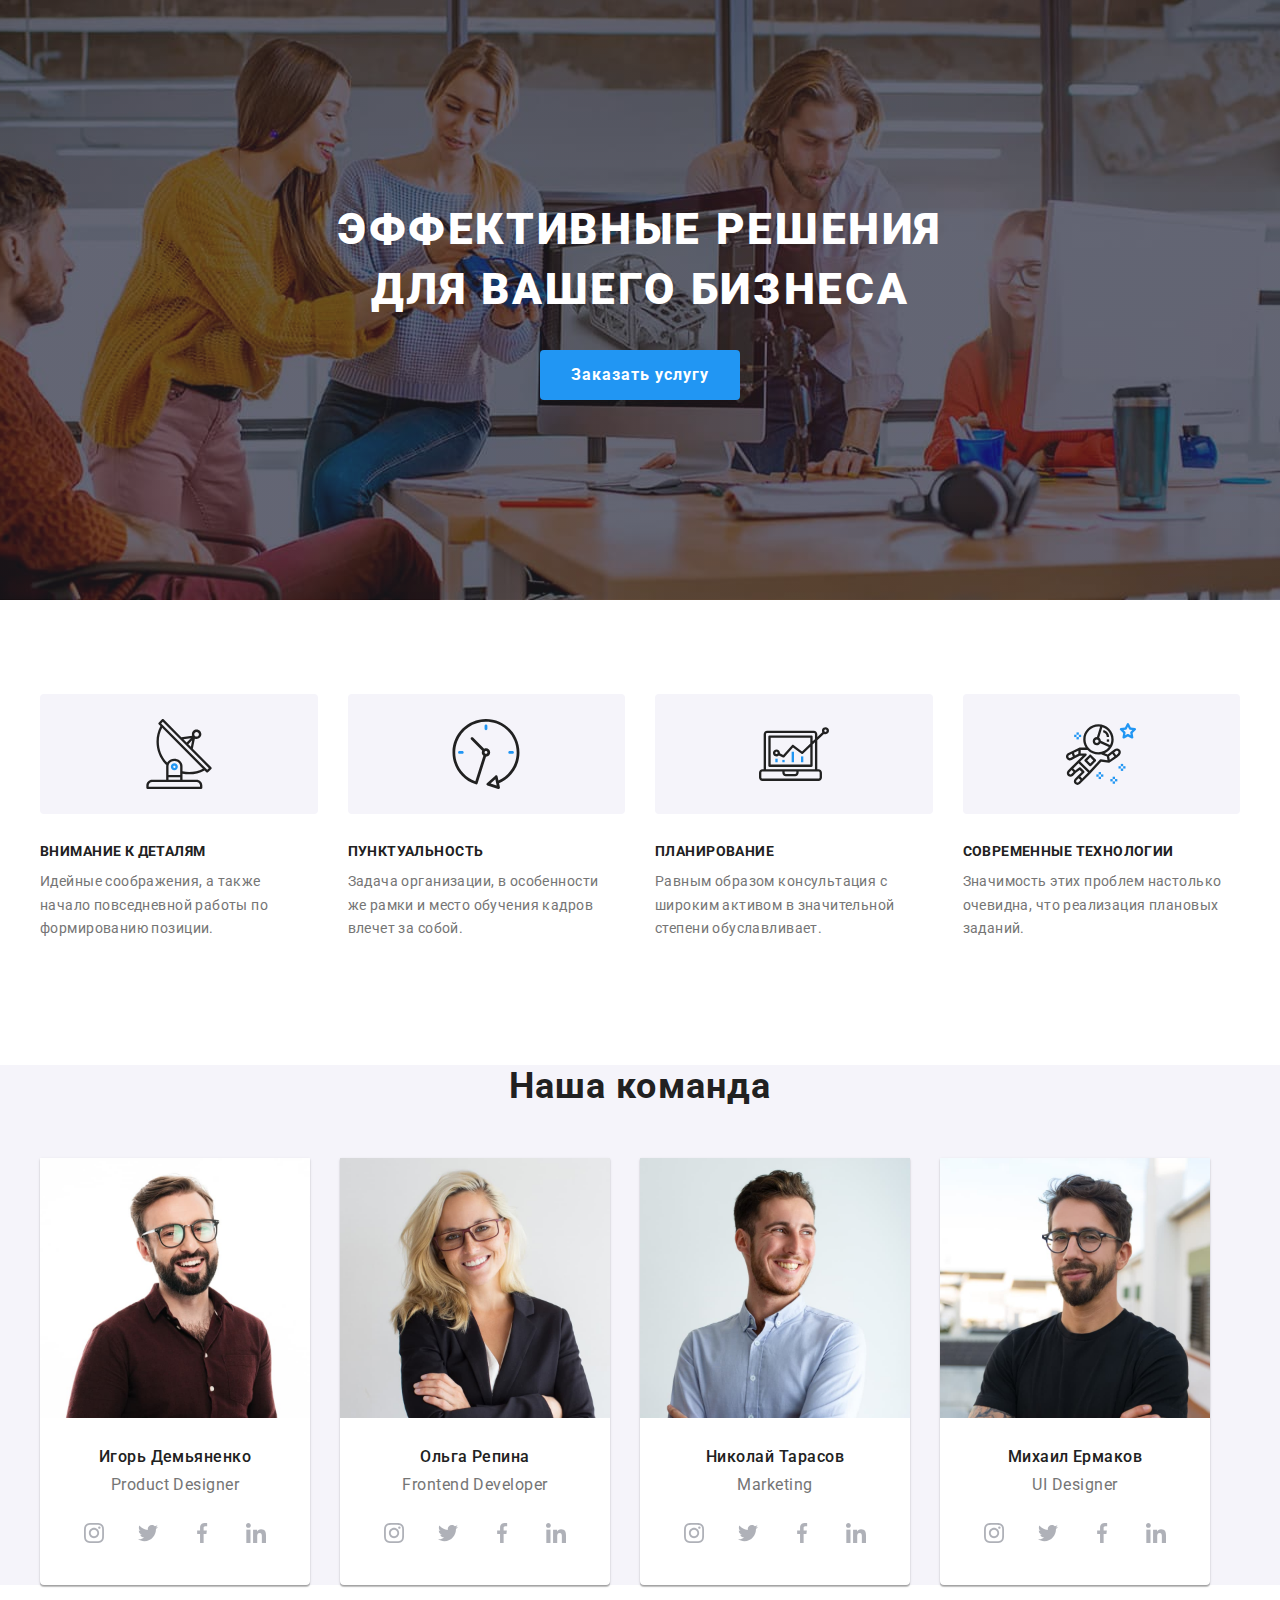
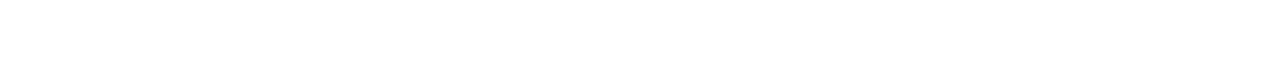
==== commit f04a257c: "ydryd" ====
--- a/index.html
+++ b/index.html
@@ -78,64 +78,64 @@
         </div>
       </section>
       <!--section-2-->
-      <!-- <section class="next section group">
-        <div class="container"> -->
+       <section class="next section group">
+        <div class="container"> 
           <!-- прихований заголовок -->
-          <!-- <h2 class="visually-hidden">Наши приемущества</h2>
+           <h2 class="visually-hidden">Наши приемущества</h2>
           <ul class="next-list list">
-            <li class="next-list__item">
+            <li class="next-item">
               <div class="next-svg">
-                <svg class="next-list__icons" width="70" height="70">
+                <svg class="next-icons" width="70" height="70">
                   <use
                     href="./images/Приемущества.Icons/symbol-defs.svg#icon-antenna-1"
                   ></use>
                 </svg>
               </div>
-              <h3 class="next-list__other-title">Внимание к деталям</h3>
-              <p class="next-list__after-title">
+              <h3 class="next-other-title">Внимание к деталям</h3>
+              <p class="next-after-title">
                 Идейные соображения, а также начало повседневной работы по
                 формированию позиции.
               </p>
             
             </li>
-            <li class="next-list__item">
+            <li class="next-item">
               <div class="next-svg">
-                <svg class="next-list__icons" width="70" height="70">
+                <svg class="next-icons" width="70" height="70">
                   <use
                     href="./images/Приемущества.Icons/symbol-defs.svg#icon-clock-1"
                   ></use>
                 </svg>
               </div>
-              <h3 class="next-list__other-title">Пунктуальность</h3>
-              <p class="next-list__after-title">
+              <h3 class="next-other-title">Пунктуальность</h3>
+              <p class="next-after-title">
                 Задача организации, в особенности же рамки и место обучения
                 кадров влечет за собой.
               </p>
             </li>
-            <li class="next-list__item">
+            <li class="next-item">
               <div class="next-svg">
-                <svg class="next-list__icons" width="70" height="70">
+                <svg class="next-icons" width="70" height="70">
                   <use
                     href="./images/Приемущества.Icons/symbol-defs.svg#icon-diagram-1"
                   ></use>
                 </svg>
               </div>
-              <h3 class="next-list__other-title">Планирование</h3>
-              <p class="next-list__after-title">
+              <h3 class="next-other-title">Планирование</h3>
+              <p class="next-after-title">
                 Равным образом консультация с широким активом в значительной
                 степени обуславливает.
               </p>
             </li>
-            <li class="next-list__item">
+            <li class="next-item">
               <div class="next-svg">
-                <svg class="next-list__icons" width="70" height="70">
+                <svg class="next-icons" width="70" height="70">
                   <use
                     href="./images/Приемущества.Icons/symbol-defs.svg#icon-astronaut-1"
                   ></use>
                 </svg>
               </div>
-              <h3 class="next-list__other-title">Современные технологии</h3>
-              <p class="next-list__after-title">
+              <h3 class="next-other-title">Современные технологии</h3>
+              <p class="next-after-title">
                 Значимость этих проблем настолько очевидна, что реализация
                 плановых заданий.
               </p>
@@ -143,7 +143,7 @@
           </ul>
         </div>
       
-      </section> -->
+      </section>
       <!--section-3-->
       <!-- <section class="after section">
         <div class="container">
@@ -180,7 +180,7 @@
         </div>
       </section> -->
       <!--section-4-->
-      <!-- <section class="about section">
+      <section class="about section">
         <div class="container">
           <h2 class="about-main-title title">Наша команда</h2>
           <ul class="about-list list">
@@ -384,7 +384,7 @@
           </ul>
         </div>
       </section>
-    </main> -->
+    </main> 
     <!--section-5-->
     <!-- <section class="clients-section section">
       <div class="container">
--- a/css/main.css
+++ b/css/main.css
@@ -32,18 +32,48 @@
 img {
   display: block;
   max-width: 100%;
+  height: auto;
 }
 
 .container {
-  width: 1200px;
+  width: 100%;
   padding-right: 15px;
   padding-left: 15px;
   margin: 0 auto;
 }
-
-.section {
-  padding-top: 94px;
-  padding-bottom: 94px;
+@media screen and (min-width: 480px) {
+  .container {
+    width: 480px;
+  }
+}
+@media screen and (min-width: 768px) {
+  .container {
+    width: 768px;
+  }
+}
+@media screen and (min-width: 1200px) {
+  .container {
+    width: 1200px;
+  }
+}
+
+@media screen and (min-width: 480px) {
+  .section {
+    margin-top: 60px;
+    margin-bottom: 60px;
+  }
+}
+@media screen and (min-width: 768px) {
+  .section {
+    margin-top: 60px;
+    margin-bottom: 60px;
+  }
+}
+@media screen and (min-width: 1200px) {
+  .section {
+    margin-top: 94px;
+    margin-bottom: 94px;
+  }
 }
 
 .header {
@@ -223,8 +253,24 @@
   background-position: center;
   background-size: cover;
   text-align: center;
-  padding-top: 200px;
-  padding-bottom: 200px;
+}
+@media screen and (min-width: 480px) {
+  .hero {
+    padding-top: 118px;
+    padding-bottom: 118px;
+  }
+}
+@media screen and (min-width: 768px) {
+  .hero {
+    padding-top: 118px;
+    padding-bottom: 118px;
+  }
+}
+@media screen and (min-width: 1200px) {
+  .hero {
+    padding-top: 200px;
+    padding-bottom: 200px;
+  }
 }
 
 .hero__title {
@@ -262,7 +308,40 @@
   transition: background-color 250ms cubic-bezier(0.4, 0, 0.2, 1);
 }
 
-.next-list__other-title {
+.next.section {
+  padding-bottom: 0;
+}
+
+@media screen and (min-width: 768px) {
+  .next-list {
+    display: -webkit-box;
+    display: -ms-flexbox;
+    display: flex;
+    -ms-flex-wrap: wrap;
+        flex-wrap: wrap;
+    margin-left: -30px;
+  }
+}
+
+.next-item {
+  width: 100%;
+}
+.next-item + .next-item {
+  margin-bottom: 30px;
+}
+@media screen and (min-width: 768px) {
+  .next-item {
+    width: calc(50% - 30px);
+    margin-left: 30px;
+  }
+}
+@media screen and (min-width: 1200px) {
+  .next-item {
+    width: calc(25% - 30px);
+  }
+}
+
+.next-other-title {
   margin-bottom: 10px;
   font-size: 14px;
   line-height: 1.14;
@@ -270,28 +349,12 @@
   text-transform: uppercase;
 }
 
-.next-list__after-title {
+.next-after-title {
   width: 270px;
   font-size: 14px;
   line-height: 1.71;
   letter-spacing: 0.03em;
   color: var(--secondary-text-color);
-}
-
-.next.section {
-  padding-bottom: 0;
-}
-
-.next-list {
-  display: -webkit-box;
-  display: -ms-flexbox;
-  display: flex;
-  -ms-flex-wrap: wrap;
-      flex-wrap: wrap;
-}
-
-.next-list__item + .next-list__item {
-  margin-left: 30px;
 }
 
 .next-svg {
@@ -910,6 +973,21 @@
   transition: transform 250ms cubic-bezier(0.4, 0, 0.2, 1);
   transition: transform 250ms cubic-bezier(0.4, 0, 0.2, 1), -webkit-transform 250ms cubic-bezier(0.4, 0, 0.2, 1);
   padding: 40px;
+}
+@media screen and (min-width: 480px) {
+  .modal {
+    width: 480px;
+  }
+}
+@media screen and (min-width: 768px) {
+  .modal {
+    width: 768px;
+  }
+}
+@media screen and (min-width: 1200px) {
+  .modal {
+    width: 1200px;
+  }
 }
 
 .modal-title {
